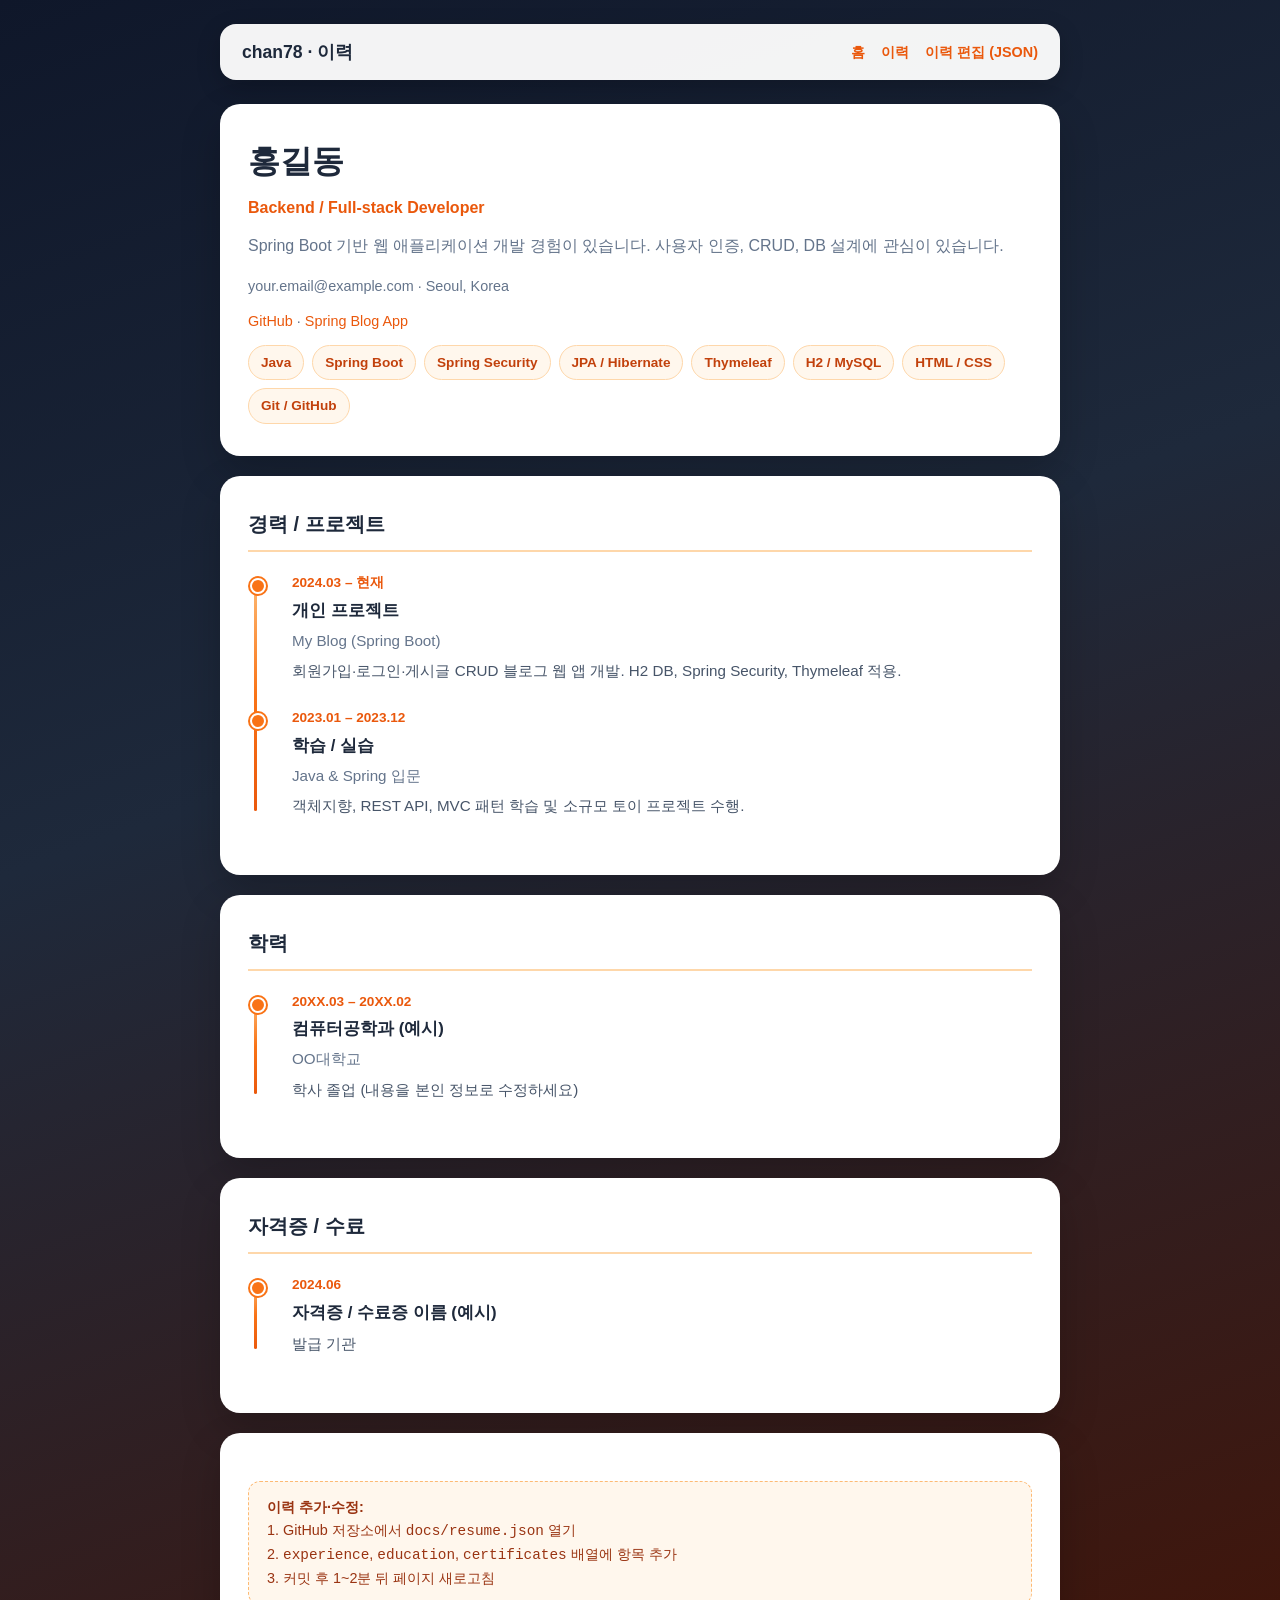
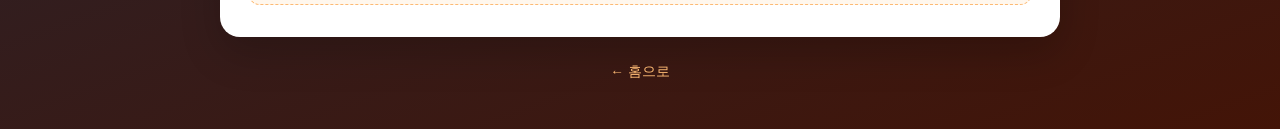
==== docs/resume.html @ 1e9a9859 "feat: add GitHub Pages blog with editable resume.json" ====
<!DOCTYPE html>
<html lang="ko">
<head>
    <meta charset="UTF-8">
    <meta name="viewport" content="width=device-width, initial-scale=1.0">
    <title>이력서 — chan78</title>
    <link rel="stylesheet" href="css/style.css">
</head>
<body>
<div class="wrap">
    <nav>
        <span class="brand">chan78 · 이력</span>
        <div class="links">
            <a href="index.html">홈</a>
            <a href="resume.html">이력</a>
            <a href="https://github.com/7zd6cs62gk-beep/chan78/blob/main/docs/resume.json" target="_blank" rel="noopener">이력 편집 (JSON)</a>
        </div>
    </nav>

    <section class="card" id="profile"></section>

    <section class="card">
        <h2 class="section-title">경력 / 프로젝트</h2>
        <div id="experience"></div>
    </section>

    <section class="card">
        <h2 class="section-title">학력</h2>
        <div id="education"></div>
    </section>

    <section class="card">
        <h2 class="section-title">자격증 / 수료</h2>
        <div id="certificates"></div>
    </section>

    <section class="card">
        <div class="edit-hint">
            <strong>이력 추가·수정:</strong><br>
            1. GitHub 저장소에서 <code>docs/resume.json</code> 열기<br>
            2. <code>experience</code>, <code>education</code>, <code>certificates</code> 배열에 항목 추가<br>
            3. 커밋 후 1~2분 뒤 페이지 새로고침
        </div>
    </section>

    <footer>
        <p><a href="index.html" style="color:#fdba74">← 홈으로</a></p>
    </footer>
</div>
<script src="js/app.js"></script>
</body>
</html>
---- docs/css/style.css ----
:root {
    --orange-gradient: linear-gradient(135deg, #fdba74 0%, #f97316 50%, #ea580c 100%);
    --orange-accent: #ea580c;
    --bg-dark: #0f172a;
    --text: #1e293b;
    --muted: #64748b;
    --card: #ffffff;
    --radius: 16px;
}

* {
    box-sizing: border-box;
    margin: 0;
    padding: 0;
}

body {
    font-family: "Segoe UI", "Malgun Gothic", sans-serif;
    background: linear-gradient(160deg, #0f172a 0%, #1e293b 40%, #431407 100%);
    min-height: 100vh;
    color: var(--text);
    line-height: 1.6;
}

a {
    color: var(--orange-accent);
    text-decoration: none;
}

a:hover {
    text-decoration: underline;
}

.wrap {
    max-width: 880px;
    margin: 0 auto;
    padding: 24px 20px 48px;
}

nav {
    display: flex;
    flex-wrap: wrap;
    gap: 12px;
    align-items: center;
    justify-content: space-between;
    background: rgba(255, 255, 255, 0.95);
    padding: 14px 22px;
    border-radius: var(--radius);
    margin-bottom: 24px;
    box-shadow: 0 8px 24px rgba(0, 0, 0, 0.2);
}

nav .brand {
    font-weight: 700;
    font-size: 1.1rem;
    color: var(--text);
}

nav .links {
    display: flex;
    gap: 16px;
    flex-wrap: wrap;
}

nav .links a {
    font-weight: 600;
    font-size: 0.9rem;
}

.card {
    background: var(--card);
    border-radius: 20px;
    padding: 32px 28px;
    margin-bottom: 20px;
    box-shadow: 0 16px 40px rgba(0, 0, 0, 0.2);
}

.hero h1 {
    font-size: 2rem;
    margin-bottom: 8px;
}

.hero .title {
    color: var(--orange-accent);
    font-weight: 600;
    margin-bottom: 12px;
}

.hero .summary {
    color: var(--muted);
    margin-bottom: 16px;
}

.hero .meta {
    font-size: 0.9rem;
    color: var(--muted);
    margin-bottom: 12px;
}

.chip-list {
    display: flex;
    flex-wrap: wrap;
    gap: 8px;
    margin-top: 12px;
}

.chip {
    background: #fff7ed;
    color: #c2410c;
    border: 1px solid #fed7aa;
    padding: 6px 12px;
    border-radius: 999px;
    font-size: 0.85rem;
    font-weight: 600;
}

.section-title {
    font-size: 1.25rem;
    margin-bottom: 20px;
    padding-bottom: 10px;
    border-bottom: 2px solid #fed7aa;
}

.timeline {
    list-style: none;
    position: relative;
    padding-left: 24px;
}

.timeline::before {
    content: "";
    position: absolute;
    left: 6px;
    top: 8px;
    bottom: 8px;
    width: 3px;
    background: var(--orange-gradient);
    border-radius: 2px;
}

.timeline li {
    position: relative;
    margin-bottom: 24px;
    padding-left: 20px;
}

.timeline li::before {
    content: "";
    position: absolute;
    left: -22px;
    top: 6px;
    width: 12px;
    height: 12px;
    border-radius: 50%;
    background: #f97316;
    border: 2px solid #fff;
    box-shadow: 0 0 0 2px #f97316;
}

.timeline .period {
    font-size: 0.85rem;
    color: var(--orange-accent);
    font-weight: 700;
    margin-bottom: 4px;
}

.timeline h3 {
    font-size: 1.05rem;
    margin-bottom: 4px;
}

.timeline .org {
    color: var(--muted);
    font-size: 0.95rem;
    margin-bottom: 6px;
}

.timeline p {
    color: #475569;
    font-size: 0.95rem;
}

.post-item {
    padding: 16px 0;
    border-bottom: 1px solid #e2e8f0;
}

.post-item:last-child {
    border-bottom: none;
}

.post-item .date {
    font-size: 0.8rem;
    color: var(--muted);
}

.post-item h3 {
    margin: 4px 0;
}

.btn {
    display: inline-block;
    padding: 10px 20px;
    border-radius: 10px;
    background: var(--orange-gradient);
    color: #fff !important;
    font-weight: 600;
    text-decoration: none !important;
    box-shadow: 0 4px 14px rgba(234, 88, 12, 0.35);
    margin-top: 8px;
}

.btn:hover {
    opacity: 0.95;
    transform: translateY(-1px);
}

.edit-hint {
    background: #fff7ed;
    border: 1px dashed #fdba74;
    border-radius: 12px;
    padding: 14px 18px;
    font-size: 0.9rem;
    color: #9a3412;
    margin-top: 16px;
}

footer {
    text-align: center;
    color: rgba(255, 255, 255, 0.6);
    font-size: 0.85rem;
    margin-top: 24px;
}

@media (max-width: 600px) {
    .hero h1 {
        font-size: 1.5rem;
    }
}
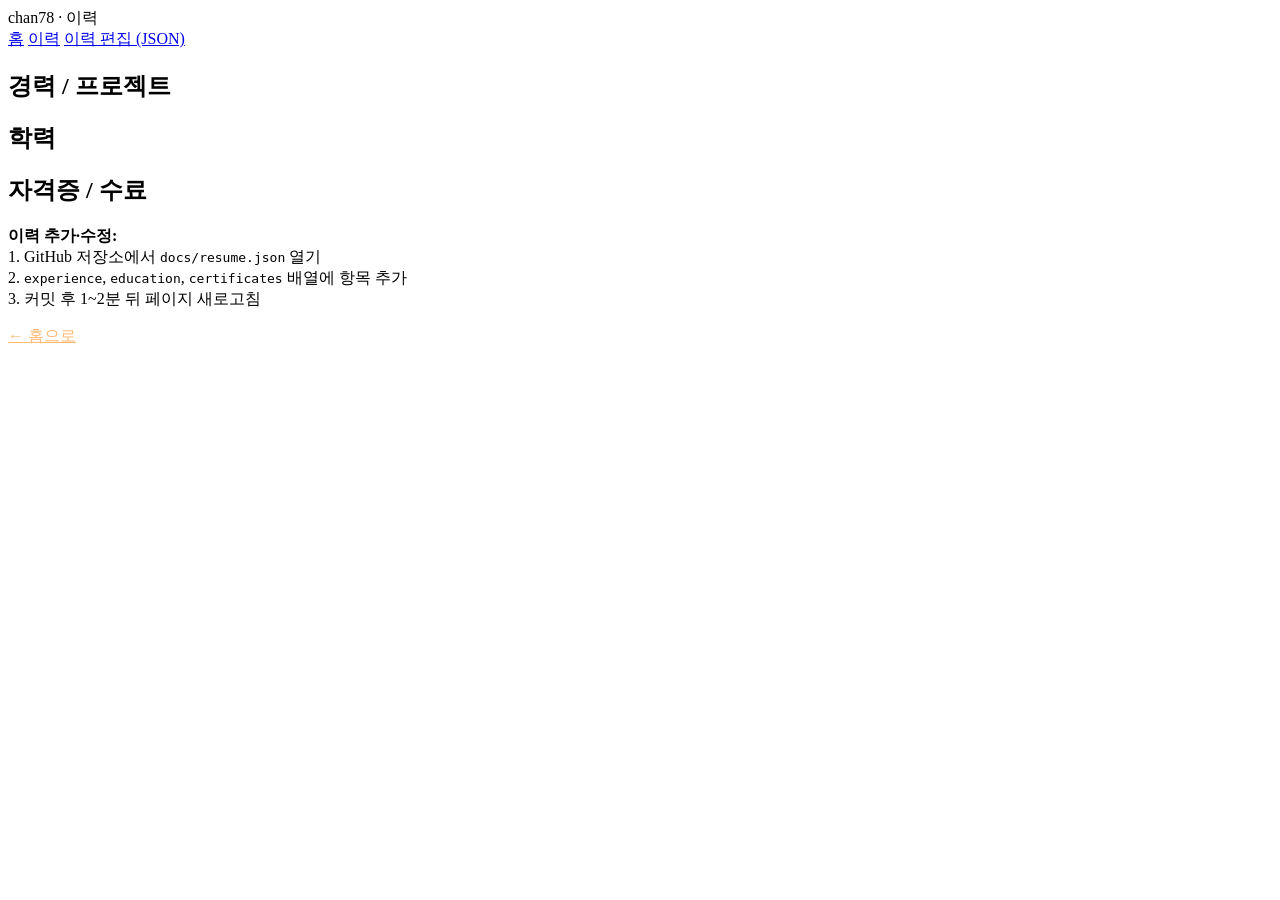
==== commit 09dfef51: "fix: add GitHub Actions Pages deploy and base path for /chan78" ====
--- a/docs/resume.html
+++ b/docs/resume.html
@@ -4,6 +4,7 @@
     <meta charset="UTF-8">
     <meta name="viewport" content="width=device-width, initial-scale=1.0">
     <title>이력서 — chan78</title>
+    <base href="/chan78/">
     <link rel="stylesheet" href="css/style.css">
 </head>
 <body>
--- a/docs/css/style.css
+++ b/docs/css/style.css
@@ -1,9 +1,13 @@
 :root {
     --orange-gradient: linear-gradient(135deg, #fdba74 0%, #f97316 50%, #ea580c 100%);
+    --orange-gradient-soft: linear-gradient(135deg, #fff7ed 0%, #ffedd5 50%, #fed7aa 100%);
+    --orange-gradient-bg: linear-gradient(145deg, #7c2d12 0%, #c2410c 35%, #ea580c 65%, #f97316 100%);
+    --orange-gradient-nav: linear-gradient(90deg, #ea580c, #f97316, #fb923c);
     --orange-accent: #ea580c;
-    --bg-dark: #0f172a;
+    --orange-light: #fb923c;
+    --orange-pale: #fff7ed;
     --text: #1e293b;
-    --muted: #64748b;
+    --muted: #78716c;
     --card: #ffffff;
     --radius: 16px;
 }
@@ -16,74 +20,145 @@
 
 body {
     font-family: "Segoe UI", "Malgun Gothic", sans-serif;
-    background: linear-gradient(160deg, #0f172a 0%, #1e293b 40%, #431407 100%);
+    background: var(--orange-gradient-bg);
+    background-attachment: fixed;
     min-height: 100vh;
     color: var(--text);
     line-height: 1.6;
 }
 
+body::before {
+    content: "";
+    position: fixed;
+    inset: 0;
+    background:
+        radial-gradient(ellipse 80% 50% at 20% 10%, rgba(253, 186, 116, 0.35), transparent),
+        radial-gradient(ellipse 60% 40% at 90% 80%, rgba(251, 146, 60, 0.25), transparent);
+    pointer-events: none;
+    z-index: 0;
+}
+
 a {
     color: var(--orange-accent);
     text-decoration: none;
+    transition: color 0.15s;
 }
 
 a:hover {
-    text-decoration: underline;
+    color: #c2410c;
 }
 
 .wrap {
+    position: relative;
+    z-index: 1;
     max-width: 880px;
     margin: 0 auto;
     padding: 24px 20px 48px;
 }
 
+/* ── Navigation ── */
 nav {
     display: flex;
     flex-wrap: wrap;
     gap: 12px;
     align-items: center;
     justify-content: space-between;
-    background: rgba(255, 255, 255, 0.95);
+    background: rgba(255, 255, 255, 0.97);
     padding: 14px 22px;
     border-radius: var(--radius);
     margin-bottom: 24px;
-    box-shadow: 0 8px 24px rgba(0, 0, 0, 0.2);
+    box-shadow: 0 8px 32px rgba(124, 45, 18, 0.25);
+    border: 1px solid rgba(253, 186, 116, 0.5);
+    position: relative;
+    overflow: hidden;
+}
+
+nav::before {
+    content: "";
+    position: absolute;
+    top: 0;
+    left: 0;
+    right: 0;
+    height: 4px;
+    background: var(--orange-gradient-nav);
 }
 
 nav .brand {
+    display: flex;
+    align-items: center;
+    gap: 10px;
     font-weight: 700;
     font-size: 1.1rem;
     color: var(--text);
 }
 
+nav .brand::before {
+    content: "B";
+    width: 36px;
+    height: 36px;
+    border-radius: 10px;
+    background: var(--orange-gradient);
+    color: #fff;
+    font-size: 1.1rem;
+    display: flex;
+    align-items: center;
+    justify-content: center;
+    box-shadow: 0 4px 12px rgba(234, 88, 12, 0.4);
+}
+
 nav .links {
     display: flex;
-    gap: 16px;
+    gap: 8px;
     flex-wrap: wrap;
 }
 
 nav .links a {
     font-weight: 600;
-    font-size: 0.9rem;
-}
-
+    font-size: 0.875rem;
+    padding: 8px 14px;
+    border-radius: 8px;
+    color: var(--orange-accent);
+    text-decoration: none;
+    transition: background 0.15s, color 0.15s, transform 0.15s;
+}
+
+nav .links a:hover {
+    background: var(--orange-gradient);
+    color: #fff !important;
+    text-decoration: none;
+    transform: translateY(-1px);
+    box-shadow: 0 4px 12px rgba(234, 88, 12, 0.3);
+}
+
+/* ── Cards ── */
 .card {
     background: var(--card);
     border-radius: 20px;
     padding: 32px 28px;
     margin-bottom: 20px;
-    box-shadow: 0 16px 40px rgba(0, 0, 0, 0.2);
-}
-
+    box-shadow: 0 16px 48px rgba(124, 45, 18, 0.18);
+    border: 1px solid rgba(254, 215, 170, 0.6);
+}
+
+.card:first-of-type {
+    background: linear-gradient(180deg, #fff 0%, #fffbf5 100%);
+}
+
+/* ── Hero / Profile ── */
 .hero h1 {
     font-size: 2rem;
     margin-bottom: 8px;
+    background: linear-gradient(135deg, #c2410c, #ea580c, #f97316);
+    -webkit-background-clip: text;
+    -webkit-text-fill-color: transparent;
+    background-clip: text;
 }
 
 .hero .title {
     color: var(--orange-accent);
-    font-weight: 600;
+    font-weight: 700;
     margin-bottom: 12px;
+    font-size: 1.05rem;
 }
 
 .hero .summary {
@@ -94,33 +169,58 @@
 .hero .meta {
     font-size: 0.9rem;
     color: var(--muted);
-    margin-bottom: 12px;
-}
-
+    margin-bottom: 8px;
+}
+
+.hero .meta a {
+    font-weight: 600;
+}
+
+/* ── Skills chips ── */
 .chip-list {
     display: flex;
     flex-wrap: wrap;
     gap: 8px;
-    margin-top: 12px;
+    margin-top: 16px;
 }
 
 .chip {
-    background: #fff7ed;
-    color: #c2410c;
-    border: 1px solid #fed7aa;
-    padding: 6px 12px;
+    background: var(--orange-gradient-soft);
+    color: #9a3412;
+    border: 1px solid #fdba74;
+    padding: 6px 14px;
     border-radius: 999px;
     font-size: 0.85rem;
     font-weight: 600;
-}
-
+    transition: transform 0.15s, box-shadow 0.15s;
+}
+
+.chip:hover {
+    transform: translateY(-1px);
+    box-shadow: 0 4px 10px rgba(234, 88, 12, 0.2);
+}
+
+/* ── Section titles ── */
 .section-title {
     font-size: 1.25rem;
     margin-bottom: 20px;
-    padding-bottom: 10px;
-    border-bottom: 2px solid #fed7aa;
-}
-
+    padding-bottom: 12px;
+    color: #9a3412;
+    position: relative;
+}
+
+.section-title::after {
+    content: "";
+    position: absolute;
+    left: 0;
+    bottom: 0;
+    width: 48px;
+    height: 4px;
+    border-radius: 2px;
+    background: var(--orange-gradient);
+}
+
+/* ── Timeline ── */
 .timeline {
     list-style: none;
     position: relative;
@@ -133,107 +233,178 @@
     left: 6px;
     top: 8px;
     bottom: 8px;
-    width: 3px;
-    background: var(--orange-gradient);
-    border-radius: 2px;
+    width: 4px;
+    background: var(--orange-gradient);
+    border-radius: 4px;
+    box-shadow: 0 0 8px rgba(249, 115, 22, 0.4);
 }
 
 .timeline li {
     position: relative;
     margin-bottom: 24px;
-    padding-left: 20px;
+    padding: 16px 16px 16px 20px;
+    background: var(--orange-pale);
+    border-radius: 12px;
+    border: 1px solid #fed7aa;
+    transition: box-shadow 0.15s, transform 0.15s;
+}
+
+.timeline li:hover {
+    box-shadow: 0 6px 20px rgba(234, 88, 12, 0.12);
+    transform: translateX(4px);
 }
 
 .timeline li::before {
     content: "";
     position: absolute;
-    left: -22px;
-    top: 6px;
-    width: 12px;
-    height: 12px;
+    left: -26px;
+    top: 20px;
+    width: 14px;
+    height: 14px;
     border-radius: 50%;
-    background: #f97316;
-    border: 2px solid #fff;
-    box-shadow: 0 0 0 2px #f97316;
+    background: var(--orange-gradient);
+    border: 3px solid #fff;
+    box-shadow: 0 0 0 2px #f97316, 0 2px 8px rgba(234, 88, 12, 0.4);
 }
 
 .timeline .period {
     font-size: 0.85rem;
-    color: var(--orange-accent);
+    color: #fff;
     font-weight: 700;
-    margin-bottom: 4px;
+    margin-bottom: 8px;
+    display: inline-block;
+    padding: 4px 10px;
+    border-radius: 6px;
+    background: var(--orange-gradient);
 }
 
 .timeline h3 {
     font-size: 1.05rem;
     margin-bottom: 4px;
+    color: #9a3412;
 }
 
 .timeline .org {
     color: var(--muted);
     font-size: 0.95rem;
     margin-bottom: 6px;
+    font-weight: 600;
 }
 
 .timeline p {
-    color: #475569;
+    color: #57534e;
     font-size: 0.95rem;
 }
 
+/* ── Blog posts ── */
 .post-item {
-    padding: 16px 0;
-    border-bottom: 1px solid #e2e8f0;
+    padding: 18px 20px;
+    margin-bottom: 12px;
+    border-radius: 12px;
+    background: var(--orange-pale);
+    border: 1px solid #fed7aa;
+    transition: box-shadow 0.15s, border-color 0.15s;
 }
 
 .post-item:last-child {
-    border-bottom: none;
+    margin-bottom: 0;
+}
+
+.post-item:hover {
+    border-color: #fdba74;
+    box-shadow: 0 6px 20px rgba(234, 88, 12, 0.15);
 }
 
 .post-item .date {
     font-size: 0.8rem;
-    color: var(--muted);
+    color: var(--orange-accent);
+    font-weight: 700;
 }
 
 .post-item h3 {
-    margin: 4px 0;
-}
-
+    margin: 6px 0 8px;
+    color: #9a3412;
+}
+
+.post-item p {
+    color: #57534e;
+    font-size: 0.95rem;
+}
+
+/* ── Buttons ── */
 .btn {
     display: inline-block;
-    padding: 10px 20px;
+    padding: 12px 24px;
     border-radius: 10px;
     background: var(--orange-gradient);
     color: #fff !important;
     font-weight: 600;
     text-decoration: none !important;
-    box-shadow: 0 4px 14px rgba(234, 88, 12, 0.35);
+    box-shadow: 0 4px 16px rgba(234, 88, 12, 0.4);
     margin-top: 8px;
+    transition: transform 0.15s, box-shadow 0.15s;
+    border: none;
 }
 
 .btn:hover {
-    opacity: 0.95;
-    transform: translateY(-1px);
-}
-
+    transform: translateY(-2px);
+    box-shadow: 0 8px 24px rgba(234, 88, 12, 0.5);
+    color: #fff !important;
+}
+
+/* ── Edit hint ── */
 .edit-hint {
-    background: #fff7ed;
-    border: 1px dashed #fdba74;
+    background: var(--orange-gradient-soft);
+    border: 1px dashed #f97316;
     border-radius: 12px;
-    padding: 14px 18px;
+    padding: 16px 20px;
     font-size: 0.9rem;
     color: #9a3412;
     margin-top: 16px;
 }
 
+.edit-hint strong {
+    color: #c2410c;
+}
+
+.edit-hint code {
+    background: #fff;
+    padding: 2px 6px;
+    border-radius: 4px;
+    border: 1px solid #fed7aa;
+    font-size: 0.85rem;
+    color: #ea580c;
+}
+
+/* ── Footer ── */
 footer {
     text-align: center;
-    color: rgba(255, 255, 255, 0.6);
+    color: rgba(255, 255, 255, 0.85);
     font-size: 0.85rem;
     margin-top: 24px;
+    text-shadow: 0 1px 2px rgba(0, 0, 0, 0.2);
+}
+
+footer a {
+    color: #fed7aa !important;
+    font-weight: 600;
+}
+
+footer a:hover {
+    color: #fff !important;
 }
 
 @media (max-width: 600px) {
     .hero h1 {
         font-size: 1.5rem;
     }
-}
+
+    nav {
+        flex-direction: column;
+        align-items: flex-start;
+    }
+
+    .timeline li:hover {
+        transform: none;
+    }
+}
